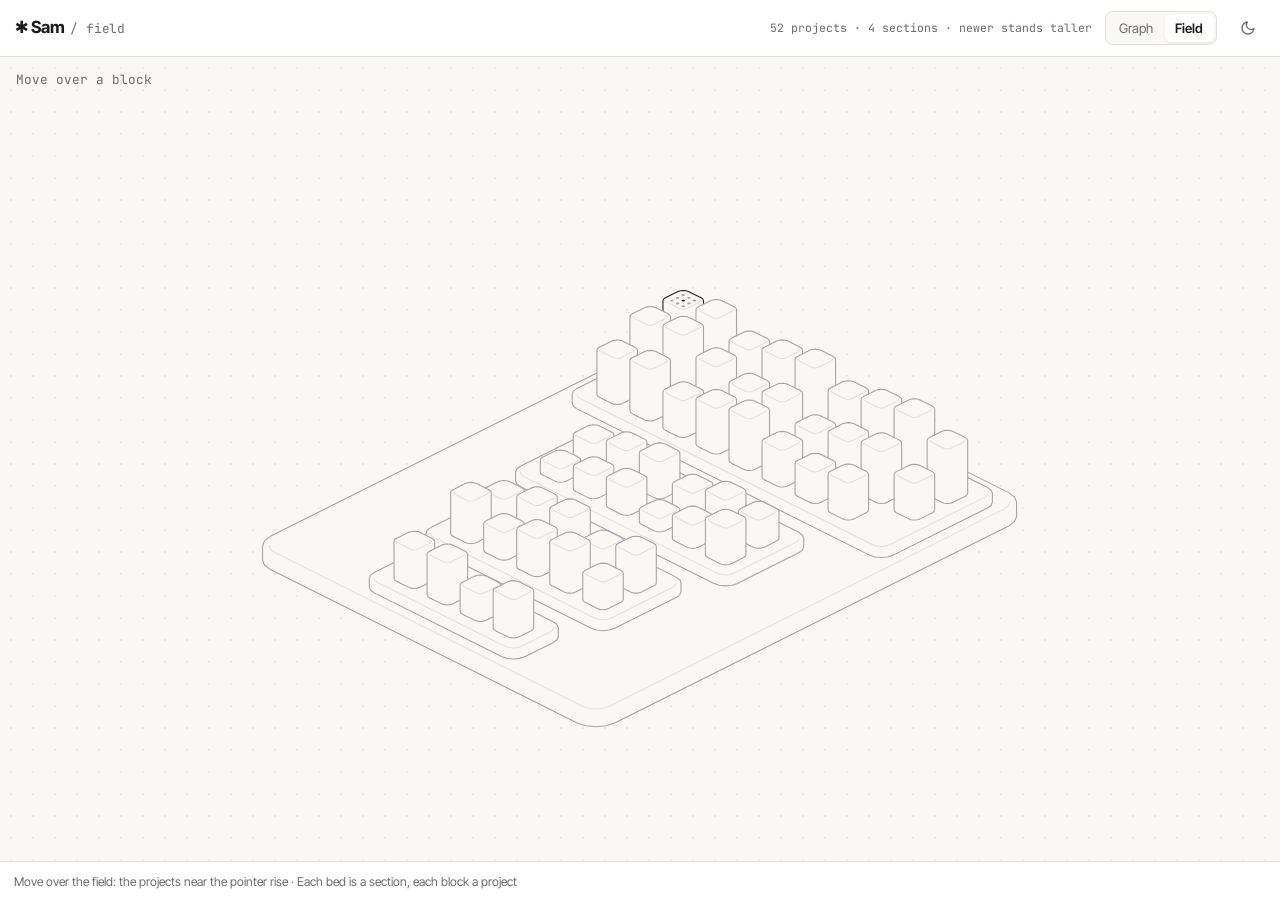
==== field.html @ 8f1f886f "update" ====
<!DOCTYPE html>
<html lang="en">
<head>
  <meta charset="utf-8">
  <meta name="viewport" content="width=device-width, initial-scale=1">
  <title>Project Field · Samarth Reddy, Creative Technologist</title>
  <meta name="description" content="Samarth Reddy's portfolio as a field: every project a block on its section's bed, taller the newer it is. Move over it and the projects rise.">
  <meta name="theme-color" content="#faf8f4">
  <link rel="icon" href="data:image/svg+xml,%3Csvg xmlns='http://www.w3.org/2000/svg' viewBox='0 0 32 32'%3E%3Ccircle cx='16' cy='16' r='7' fill='%23c85f42'/%3E%3Ccircle cx='16' cy='16' r='13' fill='none' stroke='%236b6b73' stroke-width='3'/%3E%3C/svg%3E">
  <script>
    // Light by default; same saved choice as the graph.
    (() => {
      let t = null;
      try { t = localStorage.getItem('pg-theme'); } catch (e) { /* storage blocked */ }
      if (t) document.documentElement.dataset.theme = t;
    })();
  </script>
  <link rel="preconnect" href="https://fonts.googleapis.com">
  <link rel="preconnect" href="https://fonts.gstatic.com" crossorigin>
  <link href="https://fonts.googleapis.com/css2?family=Inter+Tight:wght@400;600;700&family=JetBrains+Mono:wght@400;500&display=swap" rel="stylesheet">
  <link rel="stylesheet" href="style.css">
  <script src="field/kernel.js" defer></script>
  <script src="field/mount.js" defer></script>
  <script type="module" src="field/portfolio.js"></script>
</head>
<body>
  <main class="pg" aria-label="Portfolio as a field">
    <header class="pg-toolbar">
      <a class="pg-brand" href="https://portfolio-5208db.webflow.io/" title="Back to portfolio">✱ Sam<span>/ field</span></a>
      <p class="pg-stats">52 projects · 4 sections · newer stands taller</p>
      <nav class="pg-views" aria-label="Views">
        <a href="./">Graph</a>
        <a href="field.html" aria-current="page">Field</a>
      </nav>
      <button type="button" class="pg-btn" id="pg-theme-btn" title="Toggle light / dark" aria-label="Toggle light or dark mode">
        <svg viewBox="0 0 24 24" width="16" height="16" fill="none" stroke="currentColor" stroke-width="2" stroke-linecap="round" stroke-linejoin="round" aria-hidden="true"><path d="M21 12.8A9 9 0 1 1 11.2 3a7 7 0 0 0 9.8 9.8z"></path></svg>
      </button>
    </header>

    <div class="pg-stage pg-field-stage">
      <div class="pg-figure" id="pg-figure"></div>
      <p class="pg-readout" id="pg-readout" aria-live="polite"></p>
    </div>

    <footer class="pg-footer">
      <p class="pg-help" id="pg-help">Move over the field: the projects near the pointer rise · Each bed is a section, each block a project</p>
    </footer>
  </main>

  <noscript><p style="padding:2rem">The project field needs JavaScript.</p></noscript>
</body>
</html>
---- style.css ----
:root {
  --bg: #faf8f4;
  --card: #ffffff;
  --text: #1b1b1f;
  --muted: #6b6b73;
  --border: #e4e0d8;
  --code: #f1eee8;
  --accent: #c85f42;
  --accent-soft: rgba(200, 95, 66, 0.14);
  --font-sans: 'Inter Tight', system-ui, sans-serif;
  --font-mono: 'JetBrains Mono', ui-monospace, monospace;
  --shadow: 0 1px 2px rgba(0,0,0,.04), 0 12px 32px -12px rgba(0,0,0,.18);
  --link: color-mix(in srgb, var(--text) 16%, transparent);
  --dots: color-mix(in srgb, var(--text) 7%, transparent);
  --panel-w: 340px;
  color-scheme: light;
}

[data-theme="dark"] {
  --bg: #0e0e11;
  --card: #17171c;
  --text: #ecebe8;
  --muted: #9a9aa4;
  --border: #2a2a32;
  --code: #202027;
  --accent: #ef8a6c;
  --accent-soft: rgba(239, 138, 108, 0.16);
  --shadow: 0 1px 2px rgba(0,0,0,.3), 0 16px 40px -16px rgba(0,0,0,.7);
  color-scheme: dark;
}

* { box-sizing: border-box; }
html, body { height: 100%; margin: 0; }
body { background: var(--bg); color: var(--text); font-family: var(--font-sans); font-size: 15px; line-height: 1.4; }
button { font: inherit; color: inherit; }
h1, h2, h3, p, ol { margin: 0; }

.pg { display: flex; flex-direction: column; height: 100vh; height: 100dvh; }

/* ---------- Toolbar ---------- */
.pg-toolbar {
  display: flex; align-items: center; gap: .85rem;
  padding: .65rem .9rem;
  background: var(--card); border-bottom: 1px solid var(--border);
  position: relative; z-index: 6;
}

.pg-brand { font-weight: 700; font-size: 1.05rem; letter-spacing: -.01em; color: var(--text); text-decoration: none; white-space: nowrap; }
.pg-brand span { color: var(--muted); font-weight: 400; margin-left: .35rem; font-family: var(--font-mono); font-size: .8rem; }

.pg-search { position: relative; flex: 0 1 320px; min-width: 0; }
.pg-search-icon { position: absolute; left: .7rem; top: 50%; transform: translateY(-50%); color: var(--muted); pointer-events: none; }

#pg-search-input {
  width: 100%; height: 2.3rem; padding: 0 2.2rem;
  border: 1px solid var(--border); border-radius: 8px;
  background: var(--bg); color: var(--text); font: inherit; outline: none;
  transition: border-color .2s, box-shadow .2s;
}
#pg-search-input::placeholder { color: var(--muted); }
#pg-search-input::-webkit-search-cancel-button { display: none; }
#pg-search-input:focus { border-color: var(--accent); box-shadow: 0 0 0 3px var(--accent-soft); }

.pg-kbd {
  position: absolute; right: .55rem; top: 50%; transform: translateY(-50%);
  font-family: var(--font-mono); font-size: .7rem; line-height: 1; padding: .2rem .4rem;
  border: 1px solid var(--border); border-radius: 4px; color: var(--muted); pointer-events: none; transition: opacity .2s;
}
#pg-search-input:focus ~ .pg-kbd, #pg-search-input:not(:placeholder-shown) ~ .pg-kbd { opacity: 0; }

.pg-suggestions {
  position: absolute; top: calc(100% + 6px); left: 0; right: 0; margin: 0; padding: .3rem; list-style: none;
  background: var(--card); border: 1px solid var(--border); border-radius: 10px; box-shadow: var(--shadow);
  max-height: 320px; overflow-y: auto; z-index: 20;
}
.pg-suggestion { display: flex; align-items: center; gap: .6rem; padding: .45rem .6rem; border-radius: 6px; cursor: pointer; font-size: .9rem; }
.pg-suggestion[aria-selected="true"] { background: var(--accent-soft); }
.pg-suggestion mark { background: none; color: var(--accent); font-weight: 700; }
.pg-suggestion-kind { margin-left: auto; font-family: var(--font-mono); font-size: .68rem; color: var(--muted); }
.pg-suggestion-empty { padding: .6rem; color: var(--muted); font-size: .85rem; }

.pg-stats { margin-left: auto; font-family: var(--font-mono); font-size: .72rem; color: var(--muted); white-space: nowrap; }

.pg-btn {
  display: inline-flex; align-items: center; justify-content: center;
  min-width: 2.2rem; height: 2.2rem; padding: 0;
  border: 1px solid transparent; border-radius: 8px; background: transparent; color: var(--muted); cursor: pointer;
  transition: background-color .2s, color .2s;
}
.pg-btn:hover { background: var(--code); color: var(--text); }
.pg-btn:focus-visible, .pg-chip:focus-visible, .pg-open:focus-visible { outline: 2px solid var(--accent); outline-offset: 1px; }

.pg-views { display: inline-flex; padding: 2px; gap: 2px; border: 1px solid var(--border); border-radius: 8px; background: var(--bg); }
.pg-views a {
  padding: .3rem .65rem; border-radius: 6px; font-size: .82rem; color: var(--muted); text-decoration: none;
  transition: background-color .2s, color .2s;
}
.pg-views a:hover { color: var(--text); }
.pg-views a[aria-current="page"] { background: var(--card); color: var(--text); font-weight: 600; box-shadow: 0 1px 2px rgba(0,0,0,.08); }
.pg-views a:focus-visible { outline: 2px solid var(--accent); outline-offset: 1px; }

/* ---------- Field view ---------- */
/* The figure keeps Hairline's 5:4 stage (the pointer is mapped by it) and is as large as fits. */
.pg-field-stage { container-type: size; }
.pg-figure {
  position: absolute; inset: 0; margin: auto;
  width: min(98cqw, 122cqh); height: min(78.4cqw, 97.6cqh);
  --hairline-plate: var(--bg); /* plates in the page colour, so the field sits on the stage */
  --hairline-stroke: 1.1;
}
.pg-readout {
  position: absolute; top: .9rem; left: 1rem; z-index: 2;
  font-family: var(--font-mono); font-size: .95rem; font-weight: 500; color: var(--text); pointer-events: none;
}
.pg-readout.is-rest { color: var(--muted); font-size: .8rem; font-weight: 400; }

.pg-toggle { display: inline-flex; align-items: center; gap: .45rem; font-size: .82rem; color: var(--muted); cursor: pointer; user-select: none; white-space: nowrap; }
.pg-toggle input { accent-color: var(--accent); }

/* ---------- Stage ---------- */
.pg-stage {
  position: relative; flex: 1; min-height: 0; overflow: hidden;
  background-color: var(--bg);
  background-image: radial-gradient(var(--dots) 1px, transparent 1px);
  background-size: 22px 22px;
}
.pg-canvas { position: absolute; inset: 0; }
.pg-canvas svg { display: block; width: 100%; height: 100%; cursor: grab; touch-action: none; -webkit-tap-highlight-color: transparent; }
.pg-canvas svg:active { cursor: grabbing; }

.pg-link { stroke: var(--link); stroke-linecap: round; fill: none; transition: stroke .25s, opacity .25s; }
.pg-link.is-active { stroke: var(--link-color); opacity: .9; }
.pg-link.is-dim { opacity: .08; }

.pg-node { cursor: pointer; outline: none; }
.pg-node-halo { fill: var(--node-color); opacity: 0; transition: opacity .25s; }
.pg-node-dot { fill: var(--node-color); stroke: var(--bg); stroke-width: 2.5px; transition: opacity .25s; }
.pg-node.is-theme .pg-node-dot { fill: var(--bg); stroke: var(--muted); stroke-width: 2px; }
.pg-node.is-theme .pg-node-core { fill: var(--muted); }

.pg-node-label {
  font-family: var(--font-sans); font-size: 11.5px; fill: var(--muted);
  paint-order: stroke; stroke: var(--bg); stroke-width: 4px; stroke-linejoin: round;
  pointer-events: none; user-select: none; transition: opacity .25s, fill .25s;
}
.pg-node.is-theme .pg-node-label { fill: var(--text); font-weight: 700; font-size: 12.5px; }

.pg-canvas.is-far .pg-node:not(.is-theme):not(.is-focus):not(.is-neighbor):not(.is-match) .pg-node-label { opacity: 0; }

.pg-node:hover .pg-node-halo, .pg-node:focus-visible .pg-node-halo, .pg-node.is-neighbor .pg-node-halo { opacity: .18; }
.pg-node.is-focus .pg-node-halo, .pg-node.is-match .pg-node-halo { opacity: .3; }
.pg-node:focus-visible .pg-node-dot { stroke: var(--accent); }
.pg-node.is-focus .pg-node-label, .pg-node.is-match .pg-node-label, .pg-node.is-neighbor .pg-node-label { fill: var(--text); font-weight: 700; opacity: 1; }
.pg-node.is-dim .pg-node-dot { opacity: .15; }
.pg-node.is-dim .pg-node-label { opacity: .1; }
.pg-node.is-hidden, .pg-link.is-hidden { display: none; }

.pg-tooltip {
  position: absolute; top: 0; left: 0; padding: .4rem .65rem;
  border: 1px solid var(--border); border-radius: 8px; background: var(--card); box-shadow: var(--shadow);
  font-size: .8rem; white-space: nowrap; pointer-events: none; opacity: 0;
  transform: translate(-50%, calc(-100% - 10px)); transition: opacity .15s; z-index: 4;
}
.pg-tooltip.is-visible { opacity: 1; }
.pg-tooltip span { color: var(--muted); margin-left: .4rem; font-family: var(--font-mono); font-size: .72rem; }

.pg-zoom {
  position: absolute; right: .85rem; bottom: .85rem; display: flex; flex-direction: column; gap: 2px; padding: 3px;
  background: var(--card); border: 1px solid var(--border); border-radius: 10px; box-shadow: var(--shadow); z-index: 3;
  transition: right .3s;
}
.pg-zoom .pg-btn { min-width: 2rem; height: 2rem; }
.pg.has-panel .pg-zoom { right: calc(var(--panel-w) + 1.7rem); }

/* ---------- Panel ---------- */
.pg-panel {
  position: absolute; top: .85rem; right: .85rem; bottom: .85rem; width: var(--panel-w);
  display: flex; flex-direction: column; overflow: hidden;
  background: var(--card); border: 1px solid var(--border); border-radius: 12px; box-shadow: var(--shadow);
  z-index: 7; animation: pg-in .22s ease-out;
}
.pg-panel[hidden] { display: none; }
@keyframes pg-in { from { opacity: 0; transform: translateX(12px); } to { opacity: 1; transform: none; } }

.pg-panel-cover { aspect-ratio: 16 / 9; background: var(--code) center / cover no-repeat; border-bottom: 1px solid var(--border); flex: none; }
.pg-panel-head { display: flex; align-items: flex-start; gap: .7rem; padding: .95rem .6rem .8rem 1rem; border-bottom: 1px solid var(--border); flex: none; }
.pg-panel-dot { flex: none; width: 12px; height: 12px; margin-top: .4rem; border-radius: 50%; background: var(--node-color); box-shadow: 0 0 0 4px color-mix(in srgb, var(--node-color) 22%, transparent); }
.pg-panel-titles { flex: 1; min-width: 0; }
.pg-panel-title { font-size: 1.15rem; font-weight: 700; line-height: 1.25; letter-spacing: -.01em; }
.pg-panel-meta { margin-top: .2rem; font-family: var(--font-mono); font-size: .72rem; color: var(--muted); }
.pg-panel-body { flex: 1; overflow-y: auto; padding: .8rem 1rem 1rem; overscroll-behavior: contain; }
.pg-panel-desc { font-size: .92rem; color: var(--text); }
.pg-panel-desc:empty { display: none; }
.pg-panel-tech { font-family: var(--font-mono); font-size: .74rem; color: var(--text); }
.pg-panel-tech:empty { display: none; }

.pg-open {
  display: inline-flex; align-items: center; gap: .4rem; margin-top: .8rem; padding: .5rem .9rem;
  border-radius: 999px; background: var(--node-color); color: #fff; font-size: .85rem; font-weight: 600; text-decoration: none;
  transition: transform .15s, filter .15s;
}
.pg-open:hover { transform: translateY(-1px); filter: brightness(1.08); }
.pg-open[hidden] { display: none; }

.pg-panel-label { margin: 1.1rem 0 .45rem; font-family: var(--font-mono); font-size: .68rem; font-weight: 500; letter-spacing: .08em; text-transform: uppercase; color: var(--muted); }
.pg-panel-label[hidden] { display: none; }

.pg-list { padding: 0; list-style: none; }
.pg-list button {
  display: flex; flex-direction: column; align-items: flex-start; width: 100%; margin: 0;
  padding: .5rem; border: 0; border-radius: 8px; background: none; text-align: left; cursor: pointer;
  transition: background-color .2s;
}
.pg-list button:hover { background: var(--code); }
.pg-list button:focus-visible { outline: 2px solid var(--accent); outline-offset: -2px; }
.pg-list-title { display: flex; align-items: center; gap: .5rem; font-size: .9rem; }
.pg-list-sub { font-family: var(--font-mono); font-size: .68rem; color: var(--muted); margin-top: .15rem; padding-left: 1.05rem; }

/* ---------- Chips ---------- */
.pg-chips { display: flex; flex-wrap: wrap; gap: .35rem; }
.pg-chip {
  display: inline-flex; align-items: center; gap: .4rem; padding: .28rem .6rem .28rem .5rem;
  border: 1px solid var(--border); border-radius: 999px; background: var(--card); color: var(--text);
  font-size: .78rem; line-height: 1.2; cursor: pointer; transition: border-color .2s, background-color .2s, opacity .2s;
}
.pg-chip:hover { border-color: var(--node-color, var(--accent)); background: color-mix(in srgb, var(--node-color, var(--accent)) 9%, var(--card)); }
.pg-chip-dot { width: 8px; height: 8px; border-radius: 50%; background: var(--node-color); flex: none; }
.pg-chip-dot.is-ring { background: transparent; border: 2px solid var(--muted); }
.pg-chip-count { font-family: var(--font-mono); font-size: .68rem; color: var(--muted); }
.pg-chip[aria-pressed="true"] { border-color: var(--node-color); background: color-mix(in srgb, var(--node-color) 14%, var(--card)); }
.pg-legend.has-active .pg-chip[aria-pressed="false"] { opacity: .5; }

/* ---------- Footer ---------- */
.pg-footer { display: flex; align-items: center; gap: .75rem 1.25rem; padding: .65rem .9rem; border-top: 1px solid var(--border); background: var(--card); }
.pg-legend { display: flex; flex-wrap: wrap; gap: .35rem; flex: 1; min-width: 0; }
.pg-help { font-size: .76rem; color: var(--muted); text-align: right; }

@media (max-width: 720px) {
  .pg-brand span, .pg-stats, .pg-kbd, .pg-toggle span { display: none; }
  .pg-toolbar { flex-wrap: wrap; row-gap: .5rem; }
  .pg-search { order: 10; flex: 1 1 100%; }
  .pg-views { margin-left: auto; }
  .pg-panel { top: auto; left: .5rem; right: .5rem; bottom: .5rem; width: auto; max-height: 62%; }
  .pg.has-panel .pg-zoom { opacity: 0; pointer-events: none; }
  .pg-footer { flex-direction: column; align-items: stretch; padding: .6rem; }
  .pg-legend { flex-wrap: nowrap; overflow-x: auto; scrollbar-width: none; }
  .pg-chip { flex: none; }
  .pg-help { text-align: left; }
}

@media (prefers-reduced-motion: reduce) {
  *, *::before, *::after { transition: none !important; animation: none !important; }
}
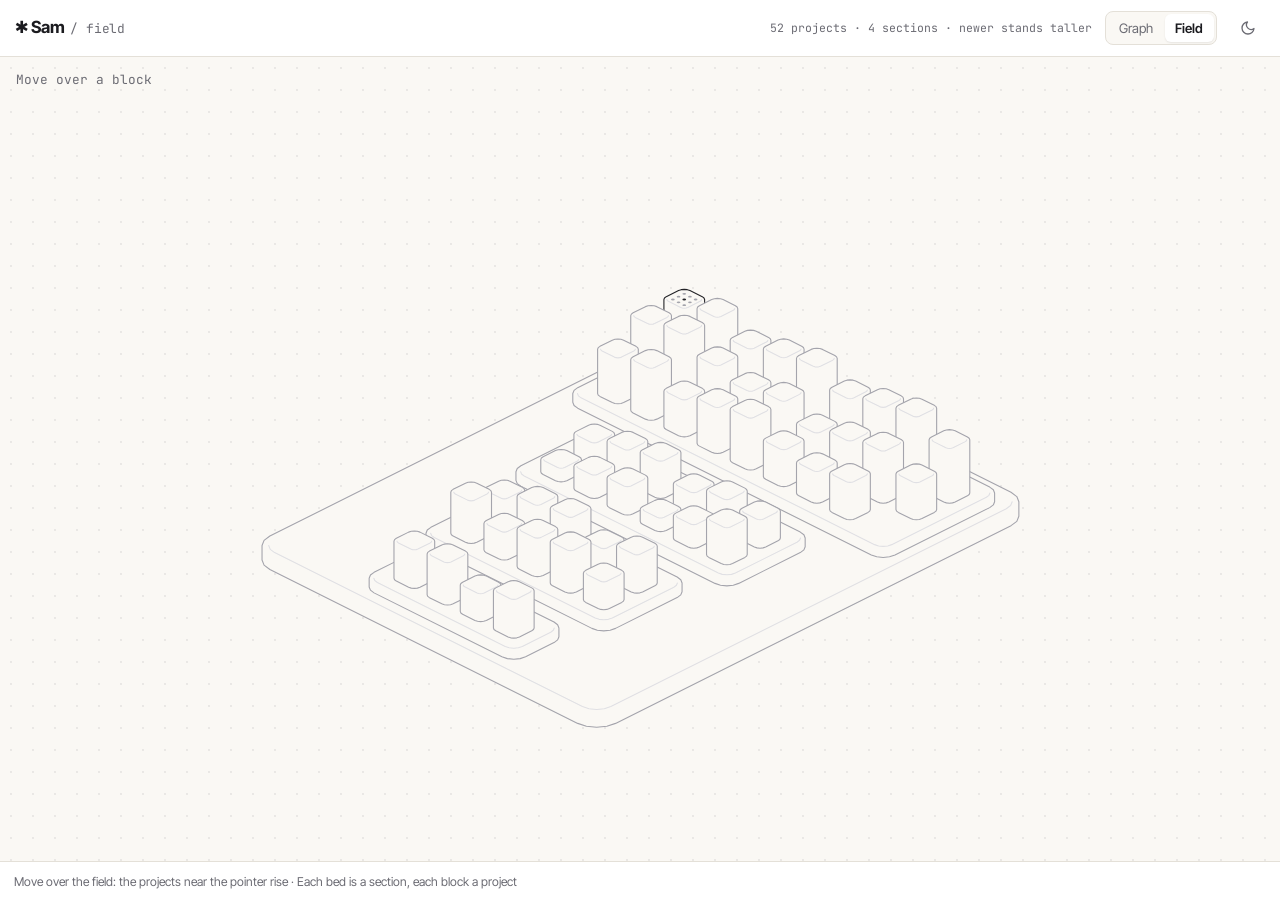
==== commit df24abbd: "update" ====
--- a/field.html
+++ b/field.html
@@ -18,10 +18,10 @@
   <link rel="preconnect" href="https://fonts.googleapis.com">
   <link rel="preconnect" href="https://fonts.gstatic.com" crossorigin>
   <link href="https://fonts.googleapis.com/css2?family=Inter+Tight:wght@400;600;700&family=JetBrains+Mono:wght@400;500&display=swap" rel="stylesheet">
-  <link rel="stylesheet" href="style.css">
-  <script src="field/kernel.js" defer></script>
-  <script src="field/mount.js" defer></script>
-  <script type="module" src="field/portfolio.js"></script>
+  <link rel="stylesheet" href="style.css?v=20261024">
+  <script src="field/kernel.js?v=20261024" defer></script>
+  <script src="field/mount.js?v=20261024" defer></script>
+  <script type="module" src="field/portfolio.js?v=20261024"></script>
 </head>
 <body>
   <main class="pg" aria-label="Portfolio as a field">
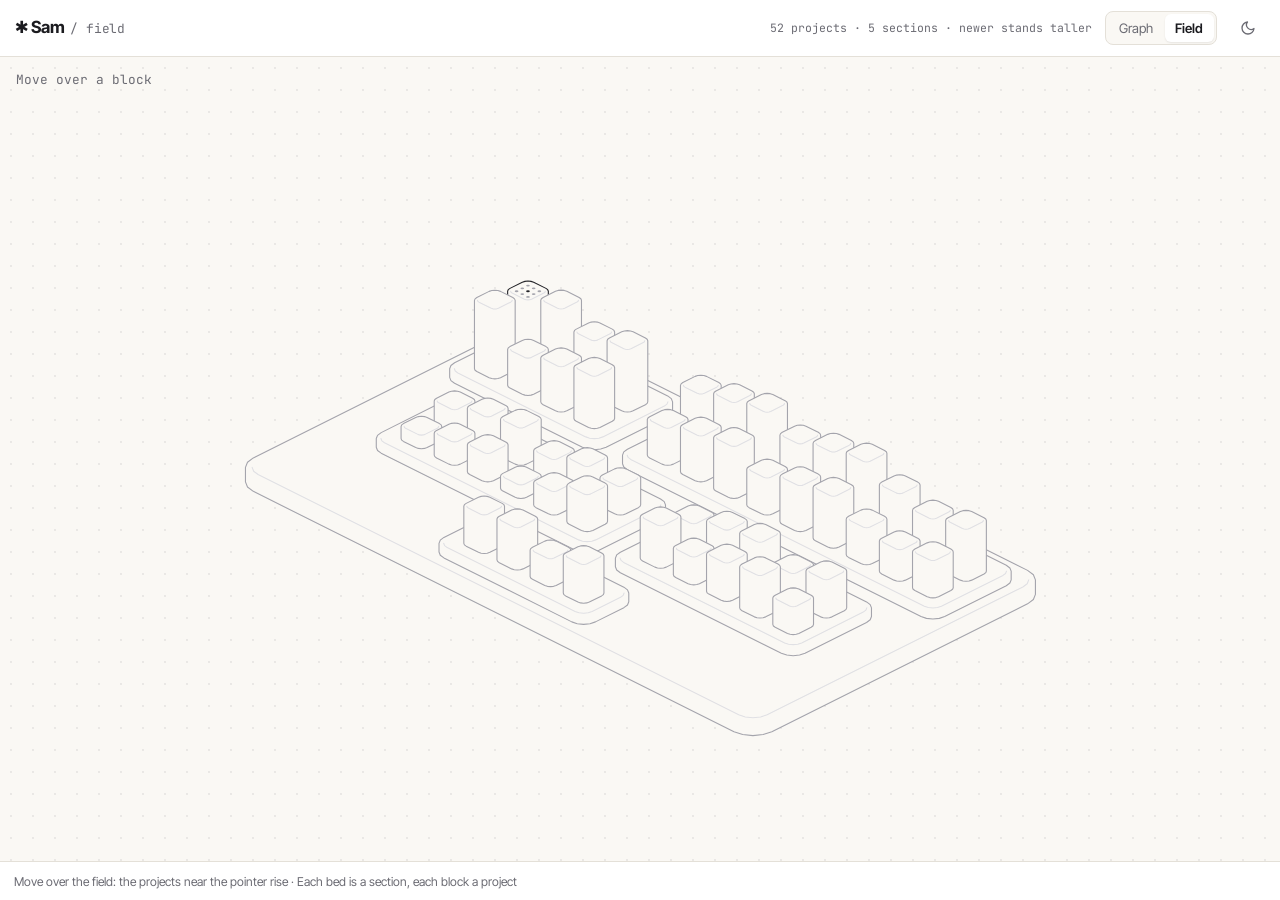
==== commit 1ee1ad75: "update" ====
--- a/field.html
+++ b/field.html
@@ -18,16 +18,16 @@
   <link rel="preconnect" href="https://fonts.googleapis.com">
   <link rel="preconnect" href="https://fonts.gstatic.com" crossorigin>
   <link href="https://fonts.googleapis.com/css2?family=Inter+Tight:wght@400;600;700&family=JetBrains+Mono:wght@400;500&display=swap" rel="stylesheet">
-  <link rel="stylesheet" href="style.css?v=20261024">
-  <script src="field/kernel.js?v=20261024" defer></script>
-  <script src="field/mount.js?v=20261024" defer></script>
-  <script type="module" src="field/portfolio.js?v=20261024"></script>
+  <link rel="stylesheet" href="style.css?v=20261024b">
+  <script src="field/kernel.js?v=20261024b" defer></script>
+  <script src="field/mount.js?v=20261024b" defer></script>
+  <script type="module" src="field/portfolio.js?v=20261024b"></script>
 </head>
 <body>
   <main class="pg" aria-label="Portfolio as a field">
     <header class="pg-toolbar">
       <a class="pg-brand" href="https://portfolio-5208db.webflow.io/" title="Back to portfolio">✱ Sam<span>/ field</span></a>
-      <p class="pg-stats">52 projects · 4 sections · newer stands taller</p>
+      <p class="pg-stats">52 projects · 5 sections · newer stands taller</p>
       <nav class="pg-views" aria-label="Views">
         <a href="./">Graph</a>
         <a href="field.html" aria-current="page">Field</a>
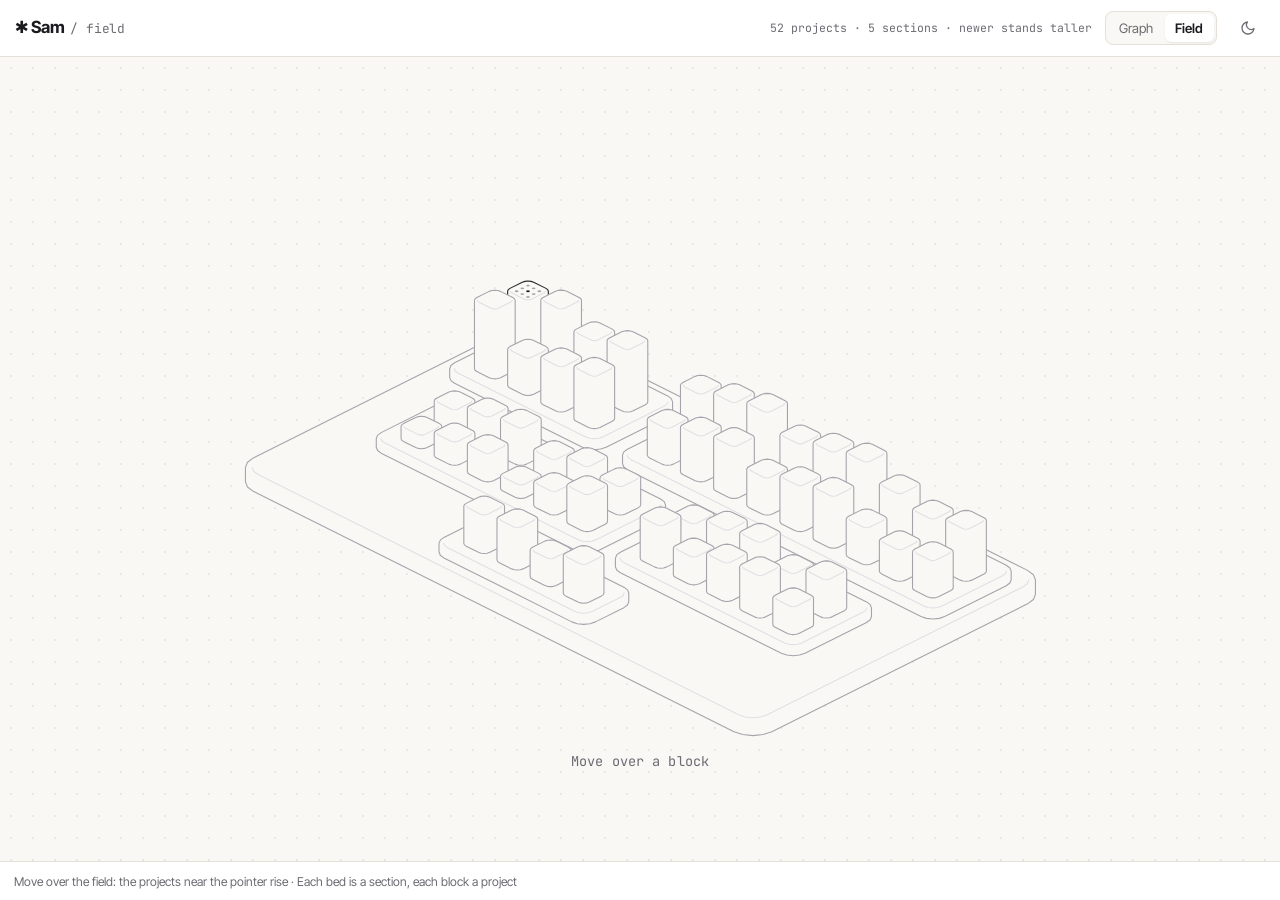
==== commit 3c91036d: "update" ====
--- a/field.html
+++ b/field.html
@@ -18,10 +18,10 @@
   <link rel="preconnect" href="https://fonts.googleapis.com">
   <link rel="preconnect" href="https://fonts.gstatic.com" crossorigin>
   <link href="https://fonts.googleapis.com/css2?family=Inter+Tight:wght@400;600;700&family=JetBrains+Mono:wght@400;500&display=swap" rel="stylesheet">
-  <link rel="stylesheet" href="style.css?v=20261024b">
-  <script src="field/kernel.js?v=20261024b" defer></script>
-  <script src="field/mount.js?v=20261024b" defer></script>
-  <script type="module" src="field/portfolio.js?v=20261024b"></script>
+  <link rel="stylesheet" href="style.css?v=20261024c">
+  <script src="field/kernel.js?v=20261024c" defer></script>
+  <script src="field/mount.js?v=20261024c" defer></script>
+  <script type="module" src="field/portfolio.js?v=20261024c"></script>
 </head>
 <body>
   <main class="pg" aria-label="Portfolio as a field">
--- a/style.css
+++ b/style.css
@@ -108,11 +108,13 @@
   --hairline-plate: var(--bg); /* plates in the page colour, so the field sits on the stage */
   --hairline-stroke: 1.1;
 }
+/* Centred under the field; mount.js sets its top to just below the plinth. */
 .pg-readout {
-  position: absolute; top: .9rem; left: 1rem; z-index: 2;
-  font-family: var(--font-mono); font-size: .95rem; font-weight: 500; color: var(--text); pointer-events: none;
-}
-.pg-readout.is-rest { color: var(--muted); font-size: .8rem; font-weight: 400; }
+  position: absolute; left: 0; right: 0; z-index: 2; margin: 0; padding: 0 1rem; text-align: center;
+  font-family: var(--font-mono); font-size: 1.05rem; font-weight: 500; letter-spacing: .01em; color: var(--text);
+  pointer-events: none;
+}
+.pg-readout.is-rest { color: var(--muted); font-size: .85rem; font-weight: 400; }
 
 .pg-toggle { display: inline-flex; align-items: center; gap: .45rem; font-size: .82rem; color: var(--muted); cursor: pointer; user-select: none; white-space: nowrap; }
 .pg-toggle input { accent-color: var(--accent); }
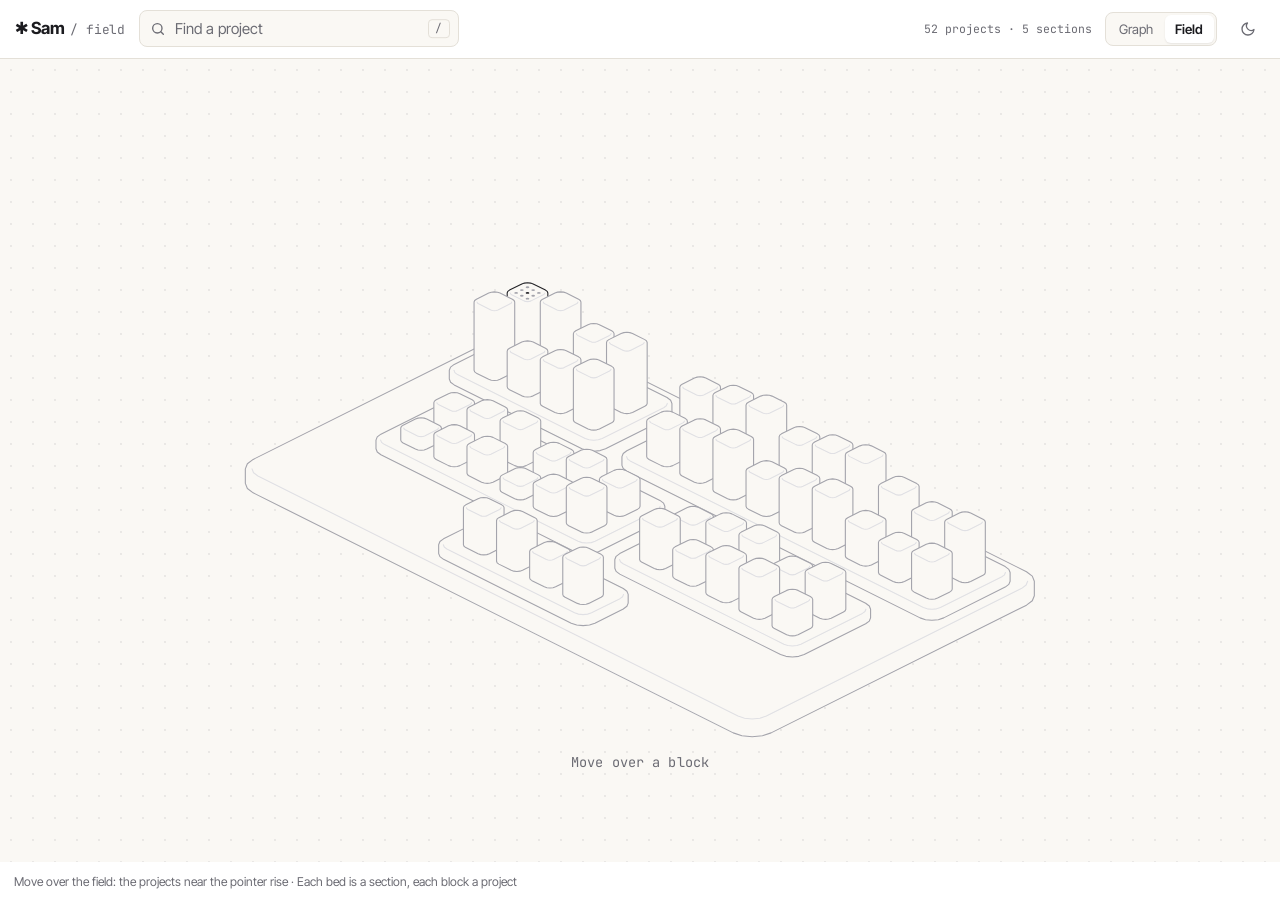
==== commit 04c5137d: "update" ====
--- a/field.html
+++ b/field.html
@@ -18,20 +18,31 @@
   <link rel="preconnect" href="https://fonts.googleapis.com">
   <link rel="preconnect" href="https://fonts.gstatic.com" crossorigin>
   <link href="https://fonts.googleapis.com/css2?family=Inter+Tight:wght@400;600;700&family=JetBrains+Mono:wght@400;500&display=swap" rel="stylesheet">
-  <link rel="stylesheet" href="style.css?v=20261024c">
-  <script src="field/kernel.js?v=20261024c" defer></script>
-  <script src="field/mount.js?v=20261024c" defer></script>
-  <script type="module" src="field/portfolio.js?v=20261024c"></script>
+  <link rel="stylesheet" href="style.css?v=20261025a">
+  <script src="field/kernel.js?v=20261025a" defer></script>
+  <script src="field/mount.js?v=20261025a" defer></script>
+  <script type="module" src="field/portfolio.js?v=20261025a"></script>
 </head>
 <body>
   <main class="pg" aria-label="Portfolio as a field">
     <header class="pg-toolbar">
       <a class="pg-brand" href="https://portfolio-5208db.webflow.io/" title="Back to portfolio">✱ Sam<span>/ field</span></a>
-      <p class="pg-stats">52 projects · 5 sections · newer stands taller</p>
+
+      <div class="pg-search">
+        <svg class="pg-search-icon" viewBox="0 0 24 24" width="16" height="16" fill="none" stroke="currentColor" stroke-width="2" stroke-linecap="round" aria-hidden="true"><circle cx="11" cy="11" r="7"></circle><line x1="20" y1="20" x2="16.2" y2="16.2"></line></svg>
+        <input type="search" id="pg-search-input" placeholder="Find a project" autocomplete="off" spellcheck="false"
+               role="combobox" aria-expanded="false" aria-controls="pg-suggestions" aria-autocomplete="list" aria-label="Find a project">
+        <kbd class="pg-kbd" aria-hidden="true">/</kbd>
+        <ul id="pg-suggestions" class="pg-suggestions" role="listbox" hidden></ul>
+      </div>
+
+      <p class="pg-stats" id="pg-stats"></p>
+
       <nav class="pg-views" aria-label="Views">
         <a href="./">Graph</a>
         <a href="field.html" aria-current="page">Field</a>
       </nav>
+
       <button type="button" class="pg-btn" id="pg-theme-btn" title="Toggle light / dark" aria-label="Toggle light or dark mode">
         <svg viewBox="0 0 24 24" width="16" height="16" fill="none" stroke="currentColor" stroke-width="2" stroke-linecap="round" stroke-linejoin="round" aria-hidden="true"><path d="M21 12.8A9 9 0 1 1 11.2 3a7 7 0 0 0 9.8 9.8z"></path></svg>
       </button>
--- a/style.css
+++ b/style.css
@@ -241,7 +241,7 @@
   .pg-brand span, .pg-stats, .pg-kbd, .pg-toggle span { display: none; }
   .pg-toolbar { flex-wrap: wrap; row-gap: .5rem; }
   .pg-search { order: 10; flex: 1 1 100%; }
-  .pg-views { margin-left: auto; }
+  .pg-brand { margin-right: auto; }
   .pg-panel { top: auto; left: .5rem; right: .5rem; bottom: .5rem; width: auto; max-height: 62%; }
   .pg.has-panel .pg-zoom { opacity: 0; pointer-events: none; }
   .pg-footer { flex-direction: column; align-items: stretch; padding: .6rem; }
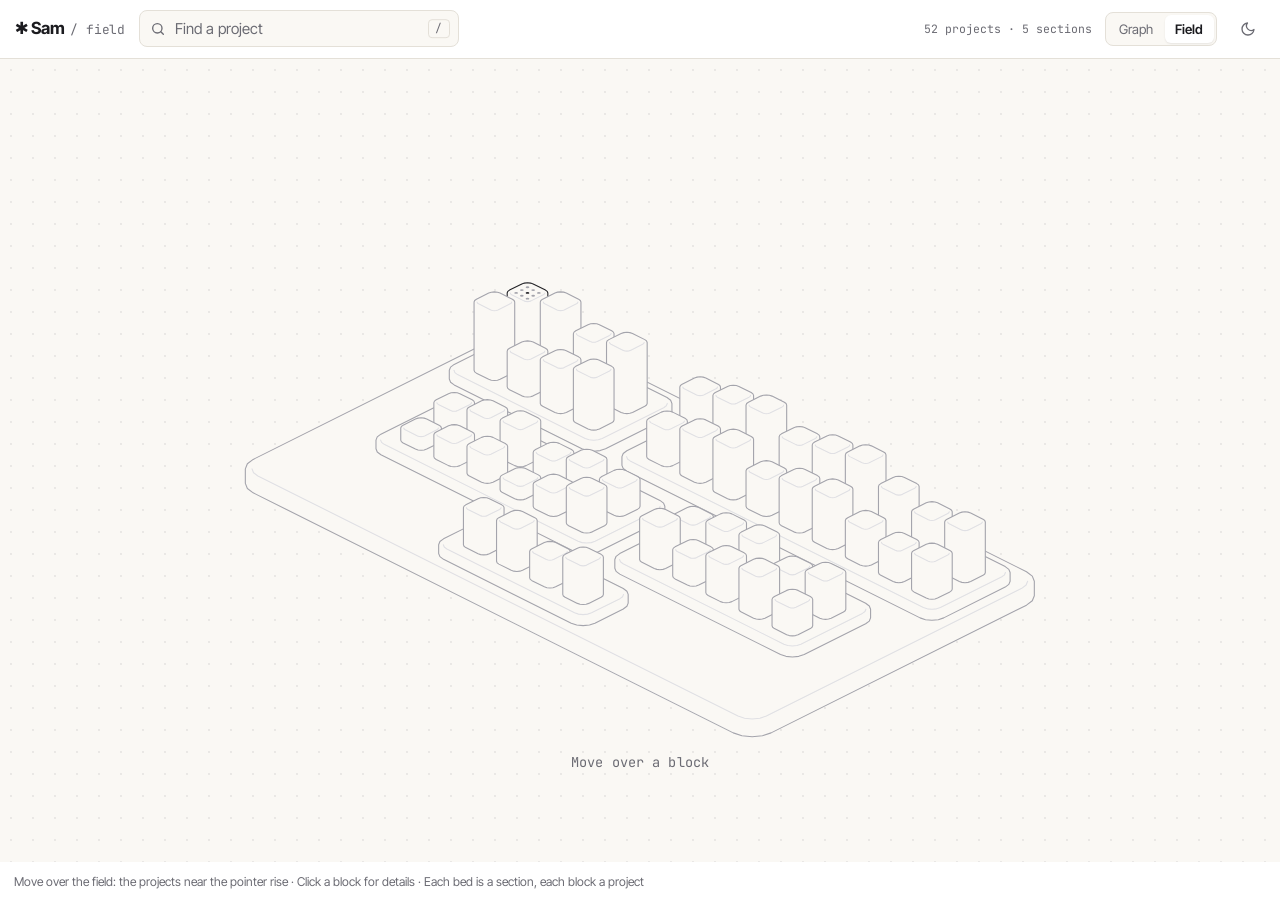
==== commit 6f80f7c8: "Update" ====
--- a/field.html
+++ b/field.html
@@ -18,10 +18,11 @@
   <link rel="preconnect" href="https://fonts.googleapis.com">
   <link rel="preconnect" href="https://fonts.gstatic.com" crossorigin>
   <link href="https://fonts.googleapis.com/css2?family=Inter+Tight:wght@400;600;700&family=JetBrains+Mono:wght@400;500&display=swap" rel="stylesheet">
-  <link rel="stylesheet" href="style.css?v=20261025a">
-  <script src="field/kernel.js?v=20261025a" defer></script>
-  <script src="field/mount.js?v=20261025a" defer></script>
-  <script type="module" src="field/portfolio.js?v=20261025a"></script>
+  <link rel="stylesheet" href="style.css?v=20261026f">
+  <script src="data/projects.js?v=20261026a" defer></script>
+  <script src="field/kernel.js?v=20261026a" defer></script>
+  <script src="field/mount.js?v=20261026b" defer></script>
+  <script type="module" src="field/portfolio.js?v=20261026a"></script>
 </head>
 <body>
   <main class="pg" aria-label="Portfolio as a field">
@@ -51,10 +52,32 @@
     <div class="pg-stage pg-field-stage">
       <div class="pg-figure" id="pg-figure"></div>
       <p class="pg-readout" id="pg-readout" aria-live="polite"></p>
+
+      <aside id="pg-panel" class="pg-panel" aria-live="polite" hidden>
+        <div class="pg-panel-head">
+          <span class="pg-panel-dot" id="pg-panel-dot"></span>
+          <div class="pg-panel-titles">
+            <h2 class="pg-panel-title" id="pg-panel-title"></h2>
+            <p class="pg-panel-meta" id="pg-panel-meta"></p>
+          </div>
+          <button type="button" class="pg-btn" id="pg-panel-close" aria-label="Close" title="Close (Esc)">
+            <svg viewBox="0 0 24 24" width="16" height="16" fill="none" stroke="currentColor" stroke-width="2" stroke-linecap="round" aria-hidden="true"><line x1="6" y1="6" x2="18" y2="18"></line><line x1="18" y1="6" x2="6" y2="18"></line></svg>
+          </button>
+        </div>
+        <div class="pg-panel-body">
+          <img class="pg-panel-cover" id="pg-panel-cover" alt="" decoding="async" hidden>
+          <p class="pg-panel-desc" id="pg-panel-desc"></p>
+          <a class="pg-open" id="pg-panel-open" target="_blank" rel="noopener" hidden>Open project <span aria-hidden="true">↗</span></a>
+          <h3 class="pg-panel-label" id="pg-tech-label" hidden>Built with</h3>
+          <p class="pg-panel-tech" id="pg-panel-tech"></p>
+          <h3 class="pg-panel-label" id="pg-projects-label">Also in this section</h3>
+          <ol class="pg-list" id="pg-panel-projects"></ol>
+        </div>
+      </aside>
     </div>
 
     <footer class="pg-footer">
-      <p class="pg-help" id="pg-help">Move over the field: the projects near the pointer rise · Each bed is a section, each block a project</p>
+      <p class="pg-help" id="pg-help">Move over the field: the projects near the pointer rise · Click a block for details · Each bed is a section, each block a project</p>
     </footer>
   </main>
 
--- a/style.css
+++ b/style.css
@@ -184,7 +184,12 @@
 .pg-panel[hidden] { display: none; }
 @keyframes pg-in { from { opacity: 0; transform: translateX(12px); } to { opacity: 1; transform: none; } }
 
-.pg-panel-cover { aspect-ratio: 16 / 9; background: var(--code) center / cover no-repeat; border-bottom: 1px solid var(--border); flex: none; }
+/* The whole cover, never cropped: a rounded card across the panel body, inset from its edges, as tall as its shape needs. */
+.pg-panel-cover {
+  display: block; width: 100%; height: auto;
+  margin: .2rem 0 .9rem; border: 1px solid var(--border); border-radius: 10px;
+}
+.pg-panel-cover[hidden] { display: none; }
 .pg-panel-head { display: flex; align-items: flex-start; gap: .7rem; padding: .95rem .6rem .8rem 1rem; border-bottom: 1px solid var(--border); flex: none; }
 .pg-panel-dot { flex: none; width: 12px; height: 12px; margin-top: .4rem; border-radius: 50%; background: var(--node-color); box-shadow: 0 0 0 4px color-mix(in srgb, var(--node-color) 22%, transparent); }
 .pg-panel-titles { flex: 1; min-width: 0; }
